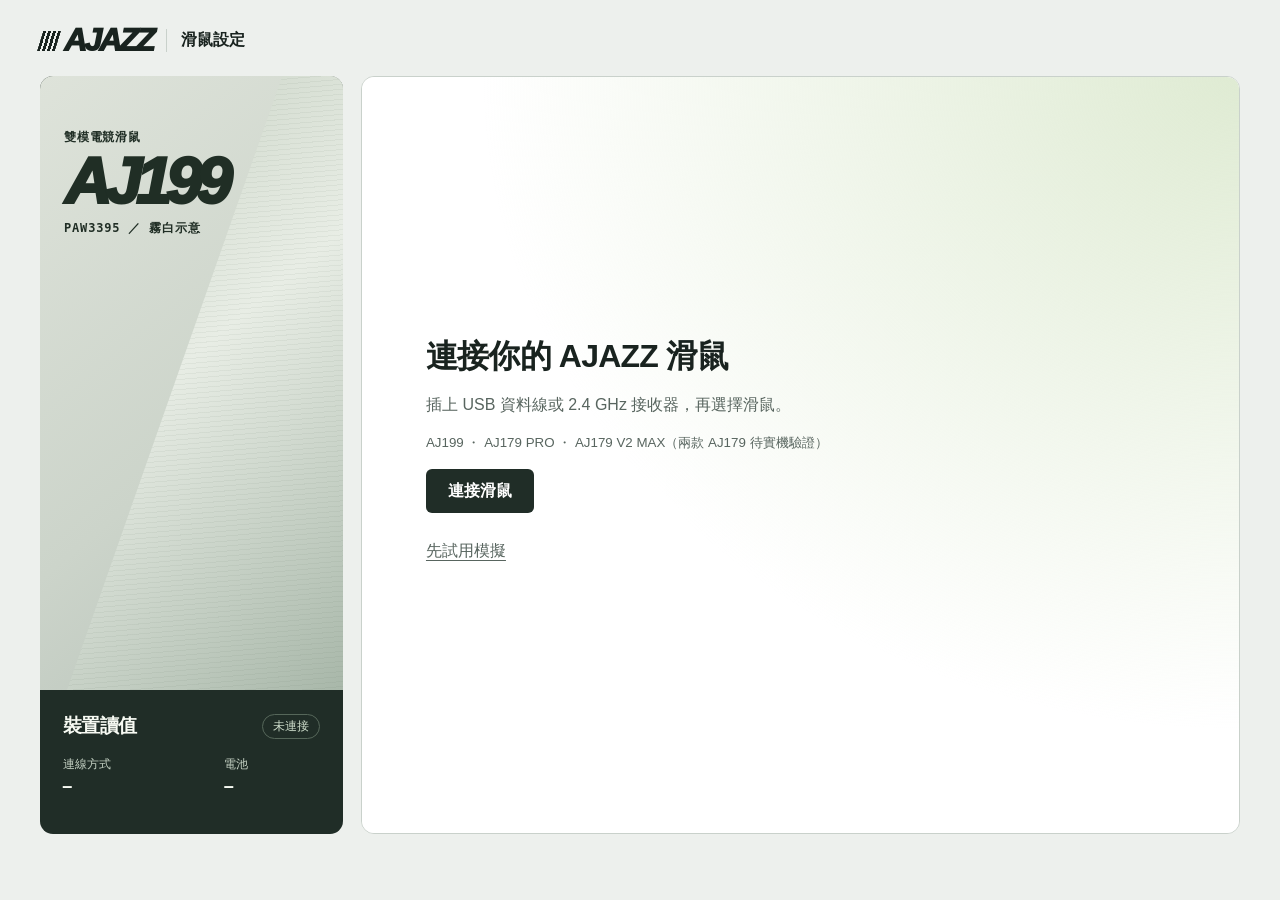
==== index.html @ 8b799b49 "feat: 公開 AJAZZ 滑鼠網頁設定工具" ====
<!doctype html><html lang="zh-Hant"><head><meta charset="utf-8"><meta name="viewport" content="width=device-width,initial-scale=1"><title>AJAZZ 滑鼠設定</title><link rel="stylesheet" href="preview/style.css"><link rel="stylesheet" href="style.css"></head>
<body class="disconnected"><main><header class="bar"><div class="brand"><b>AJAZZ</b><span>滑鼠設定</span></div><div class="tools"><label id="model-picker" hidden>預覽型號 <select id="model-select"></select></label><a id="mode-link" href="?mode=demo">試用模擬</a><button id="refresh" hidden>重新讀取</button><button id="disconnect" hidden>中斷連接</button><button id="play" hidden>▷ 播放操作示範</button></div></header>
<div class="layout"><aside class="device"><div class="poster"><div class="plate"></div><div class="product"><div class="photo"><img alt="白色 AJ199 滑鼠俯視照"><i class="wheel"></i></div></div><div class="model"><span>雙模電競滑鼠</span><h1>AJ199</h1><small>霧白 ／ PAW3395</small></div></div>
<section class="live"><div class="row"><h2>裝置讀值</h2><span class="chip" id="device-status">未連接</span></div><div class="slot-read"><i></i><b id="live-stage"></b><span id="live-light"></span></div><dl class="meters"><div><dt>水平 DPI</dt><dd id="live-x"></dd></div><div><dt>垂直 DPI</dt><dd id="live-y"></dd></div><div><dt>回報率 Hz</dt><dd id="live-rate"></dd></div></dl>
<dl class="facts"><div><dt>連線方式</dt><dd id="transport">—</dd></div><div><dt>電池</dt><dd id="battery">—</dd></div></dl>
<button id="cycle">模擬按下 DPI 鍵 <b>↻</b></button></section></aside>
<section class="console"><div id="pairing">
 <h2>連接你的 AJAZZ 滑鼠</h2><p id="connection-hint" role="status">插上 USB 資料線或 2.4 GHz 接收器，開啟滑鼠後選擇裝置。</p>
 <small class="supported-models">AJ199 ・ AJ179 PRO ・ AJ179 V2 MAX（兩款 AJ179 待實機驗證）</small><button id="connect">連接滑鼠</button><a href="?mode=demo">先試用模擬</a>
 </div><div class="tabs" role="group" aria-label="設定頁"><button data-page="common">常用設定</button><button data-page="keys">按鍵指派</button><button data-page="advanced">進階調校</button></div>
<div class="page" id="common"><section class="stages"><div class="row stage-head">
<div class="headline"><h2>DPI 檔位</h2><span id="stage-count" aria-live="polite"></span></div>
<div class="subactions"><button id="follow" class="switch" role="switch" aria-checked="true"><i aria-hidden="true"></i>跟隨滑鼠切檔</button>
<div class="stage-tools"><button id="add-stage"><b aria-hidden="true">＋</b>新增檔位</button><button id="remove-stage"><b aria-hidden="true">−</b><span></span></button></div></div></div><div id="stage-list" role="group" aria-label="選擇編輯檔位"></div></section>
<section class="sensitivity"><div class="row"><div class="headline"><h2>靈敏度</h2><small id="editing"></small></div><div class="seg" id="axes-mode" role="group" aria-label="軸向模式"><button value="sync">X/Y 同步</button><button value="split">分開調整</button></div></div><div id="axes"></div><div class="preset-row"><span id="preset-label"></span><div id="presets" role="group" aria-labelledby="preset-label"></div></div></section>
<div class="lower"><section><h2>回報率</h2><div class="seg rate" id="rate" role="group" aria-label="回報率"><button value="125">125</button><button value="250">250</button><button value="500">500</button><button value="1000">1000</button><button value="2000" hidden>2K</button><button value="4000" hidden>4K</button><button value="8000" hidden>8K</button></div><small id="rate-note">Hz · 全部檔位</small></section><section><div class="row"><h2 id="led-title">滾輪燈</h2><label class="color" for="color"><input type="color" id="color"><span>本檔燈色</span></label></div><div class="seg" id="modes" role="group" aria-label="燈效模式"><button value="off">關閉</button><button value="steady">恆亮</button><button value="breathing">呼吸</button></div><small id="light-note">燈效模式 · 全部檔位</small></section></div></div>
<div class="page" id="keys" hidden><div class="row"><h2>按鍵指派</h2><small id="key-profile-status" role="status"></small></div>
<div class="profile-bar">
  <div id="key-profiles" role="group" aria-label="快速切換按鍵配置"></div>
  <div class="profile-tools"><button id="profile-new">＋ 儲存目前配置</button><button id="profile-manage">管理配置</button></div>
</div>
<div class="mapping"><div class="map-picture"><div class="map-inner"><img alt="白色 AJ199 六個按鍵位置"><div id="hotspots"></div></div></div><div class="map-fields"><div class="key-list" id="key-list"></div><label for="key-action" id="action-label">指定功能</label><select id="key-action"></select></div></div></div>
<div class="page" id="advanced" hidden><div class="tuning-grid">
<section class="tracking"><div class="row"><h2>移動追蹤</h2><small class="local-label">頁面預覽</small></div>
 <div class="setting"><div><strong>移動同步</strong><small id="motion-hint">預覽區依回報週期取樣</small></div>
  <button class="switch" role="switch" aria-label="移動同步" aria-describedby="motion-hint" id="motion-sync"><i></i><span></span></button>
 </div>
 <div class="angle-setting">
  <div class="row"><label for="grip-angle"><strong>握姿角度補償</strong></label><output id="angle-value" for="grip-angle">0°</output></div>
  <small id="angle-hint">點選刻度或拖曳指針，方向鍵可微調 1°。</small>
  <div class="angle-instruments">
   <div class="angle-dial">
    <input type="range" id="grip-angle" min="-30" max="30" step="1" value="0" aria-describedby="angle-hint">
    <svg id="dial-face" viewBox="-150 -137 300 154" aria-hidden="true" focusable="false">
     <path class="dial-base" d="M-95 0 H95"/>
     <path class="dial-ring" d="M-93 0 A93 93 0 0 1 93 0"/>
     <g id="dial-ticks"></g>
     <g id="dial-pointer"><path d="M-3 0 L-1.2 -90 Q0 -95 1.2 -90 L3 0Z"/><circle cy="-93" r="4"/></g>
     <circle class="dial-hub" r="6"/>
    </svg>
   </div>
   <div id="angle-pad" role="img" aria-label="角度示意"><i class="baseline"></i><i class="vector"></i><i class="origin"></i><i class="sample" hidden></i><span>移動方向預覽</span></div>
  </div>
  <button class="zero" id="angle-zero" type="button">歸零</button>
 </div>
</section>
<section class="other-settings"><h2>感應器與按鍵</h2><div class="setting"><div><strong>抬升高度（LOD）</strong><small>抬起滑鼠後，感應器停止追蹤的高度</small></div><div class="seg" id="lod" role="group" aria-label="抬升高度"><button value="1">1 mm</button><button value="2">2 mm</button></div></div>
<div class="setting"><div><strong>波紋控制</strong><small>平滑高 DPI 下的細微抖動</small></div><button class="switch" role="switch" aria-label="波紋控制" id="ripple"><i></i><span></span></button></div><div class="setting"><div><strong>直線修正</strong><small>協助游標沿直線移動</small></div><button class="switch" role="switch" aria-label="直線修正" id="snap"><i></i><span></span></button></div><div class="setting"><div><strong>按鍵去抖時間</strong><small>調整過濾重複點擊的時間</small></div><label><input type="number" id="debounce" min="0" max="30" step="1" aria-label="按鍵去抖毫秒"> ms</label></div>
<h2 class="lighting-title">燈光</h2><div class="setting"><label for="brightness"><strong>滾輪燈亮度</strong></label><div class="range-option"><input type="range" id="brightness" min="10" max="100" step="10" aria-label="燈光亮度"><output for="brightness" id="bright-value"></output></div></div><div class="setting"><label for="speed"><strong>呼吸速度</strong><small>呼吸燈模式下可調整</small></label><select id="speed"></select></div>
<dl class="setting"><dt>燈光閒置節能時間</dt><dd id="light-idle-time">未提供</dd></dl>
</section></div></div>
<footer><div class="status"><span id="sync-status" role="status"></span><small id="last"></small></div><button id="undo">↶ 復原上一步</button></footer></section></div></main>
<dialog id="profile-dialog" aria-labelledby="profile-title"><form id="profile-form">
  <h2 id="profile-title">儲存按鍵配置</h2>
  <p>配置保存在這個瀏覽器。點選配置即可切換六個按鍵的指派。</p>
  <label id="profile-picker-label">選擇配置<select id="profile-picker"></select></label>
  <label>配置名稱<input id="profile-name" type="text" maxlength="32" required autocomplete="off" placeholder="例如：工作"></label>
  <div id="profile-maintenance"><button id="profile-update" type="button">以目前六鍵更新</button><button id="profile-delete" type="button">刪除配置</button></div>
  <p id="profile-error" role="alert" hidden></p>
  <div class="profile-dialog-actions"><button id="profile-cancel" type="button">取消</button><button id="profile-save" type="submit">儲存</button></div>
</form></dialog>
<script src="aj199.js"></script><script src="aj179-hid.js"></script><script src="aj179-pro.js"></script><script src="aj179-v2-max.js"></script><script src="models.js"></script><script src="app.js"></script><script src="key-profiles.js"></script><script src="preview/app.js"></script></body></html>
---- preview/style.css ----
@property --led{syntax:"<color>";initial-value:#55bfd5;inherits:true}:root{--bg:#edf0ed;--paper:#fff;--ink:#19231f;--sub:#58655f;--line:#c9d1cb;--soft:#f1f4f0;--dark:#202d27;--accent:#d8f06c;--accent-dark:#476126;--tint:#eff6dd;--mono:Consolas,"IBM Plex Mono",monospace;--sans:"Barlow","Microsoft JhengHei","Segoe UI",sans-serif;font:16px/1.42 var(--sans);color:var(--ink);transition:--led .18s ease}*{box-sizing:border-box}body{margin:0;background:var(--bg)}button,input,select{font:inherit;color:inherit}button{cursor:pointer;background:none;border:0}button:disabled,select:disabled,input:disabled{opacity:.5;cursor:default}input[type=range],select,input[type=color]{cursor:pointer}button:focus-visible,input:focus-visible,select:focus-visible{outline:3px solid #4a732e;outline-offset:3px}h1,h2,h3,p,dl,dd{margin:0}[hidden]{display:none!important}
main{max-width:1920px;margin:auto;padding:clamp(13px,2.7vh,34px) clamp(20px,3.1vw,60px) 14px}.bar,.brand,.tools,.row,.headline,.subactions,.count,.slot-read,.chip,.seg,.switch,.preset-row,.color,.status,footer,.setting,.range-option{display:flex;align-items:center}.bar,.row,footer,.setting{justify-content:space-between}.bar{gap:12px;padding-bottom:clamp(11px,2.2vh,25px)}.brand,.tools{gap:14px}.brand b{font:italic 950 clamp(28px,2.5vw,45px)/1 "Archivo Black","Arial Black","Segoe UI",sans-serif;letter-spacing:-.09em}.brand b:before{content:"";display:inline-block;width:18px;height:.63em;margin-right:6px;transform:skew(-17deg);background:repeating-linear-gradient(90deg,var(--ink) 0 3px,transparent 3px 5px)}.brand span{padding-left:14px;border-left:1px solid var(--line);font-size:16px;font-weight:600}.tools{font-size:13px;color:var(--sub)}.tools button,footer button{background:var(--paper);border:1px solid var(--line);padding:7px 14px;border-radius:6px;font-weight:650;font-size:14px}
.layout{display:grid;grid-template-columns:minmax(260px,.69fr) minmax(0,2fr);gap:clamp(13px,1.4vw,26px);align-items:stretch}.device,.console{border-radius:13px;overflow:hidden}.device{min-width:0;display:flex;flex-direction:column;background:var(--dark);color:#f7faf3}.poster{isolation:isolate;position:relative;overflow:hidden;flex:1;min-height:205px;background:linear-gradient(140deg,#dee3da,#ccd4ca 58%,#b7c2b9)}.plate{position:absolute;inset:0;background:linear-gradient(140deg,#c4cfc0,#e8ede5 47%,#a8b7a9);clip-path:polygon(80% 0,100% 0,100% 100%,9% 100%)}.plate:after{content:"";position:absolute;inset:0;background:repeating-linear-gradient(175deg,transparent 0 4px,#596c5912 4px 5px)}.product{position:absolute;inset:5% 0 0 4%;container-type:size}.photo{position:absolute;left:57%;top:54%;width:min(134cqw,130cqh);aspect-ratio:1;transform:translate(-50%,-50%) rotate(23deg);filter:drop-shadow(8px 14px 10px #485c4c66)}.photo img,.map-inner img{width:100%;height:100%;display:block;clip-path:polygon(48.19% 18.40%, 46.91% 18.51%, 42.66% 19.36%, 40.43% 20.21%, 38.83% 21.06%, 37.45% 21.91%, 36.38% 22.77%, 35.43% 23.62%, 34.57% 24.47%, 34.15% 25.32%, 33.40% 26.17%, 33.09% 27.02%, 32.87% 27.87%, 32.66% 28.72%, 32.55% 29.57%, 32.45% 30.43%, 32.45% 31.28%, 32.34% 32.13%, 32.34% 32.98%, 32.34% 33.83%, 32.45% 34.68%, 32.34% 35.53%, 32.34% 36.38%, 32.34% 37.23%, 32.34% 38.09%, 32.34% 38.94%, 32.34% 39.79%, 31.91% 40.64%, 31.91% 41.49%, 31.91% 42.34%, 32.02% 43.19%, 32.02% 44.04%, 32.02% 44.89%, 32.02% 45.74%, 32.13% 46.60%, 32.23% 47.45%, 32.34% 48.30%, 33.09% 49.15%, 32.55% 50.00%, 32.66% 50.85%, 32.77% 51.70%, 32.87% 52.55%, 32.87% 53.40%, 32.98% 54.26%, 33.09% 55.11%, 33.09% 55.96%, 33.09% 56.81%, 32.98% 57.66%, 32.87% 58.51%, 32.77% 59.36%, 32.66% 60.21%, 32.55% 61.06%, 32.34% 61.91%, 32.23% 62.77%, 32.13% 63.62%, 32.02% 64.47%, 31.91% 65.32%, 31.91% 66.17%, 31.81% 67.02%, 31.91% 67.87%, 31.91% 68.72%, 32.02% 69.57%, 32.02% 70.43%, 32.23% 71.28%, 32.34% 72.13%, 32.55% 72.98%, 32.77% 73.83%, 32.98% 74.68%, 33.30% 75.53%, 33.62% 76.38%, 33.94% 77.23%, 34.36% 78.09%, 34.79% 78.94%, 35.32% 79.79%, 36.06% 80.64%, 36.70% 81.49%, 37.55% 82.34%, 38.40% 83.19%, 39.57% 84.04%, 40.85% 84.89%, 42.45% 85.74%, 44.57% 86.60%, 49.04% 87.45%, 50.32% 87.45%, 55.00% 86.60%, 57.23% 85.74%, 58.72% 84.89%, 60.11% 84.04%, 61.17% 83.19%, 62.13% 82.34%, 62.87% 81.49%, 63.62% 80.64%, 64.15% 79.79%, 64.79% 78.94%, 65.21% 78.09%, 65.64% 77.23%, 65.96% 76.38%, 66.28% 75.53%, 66.60% 74.68%, 66.81% 73.83%, 67.02% 72.98%, 67.23% 72.13%, 67.45% 71.28%, 67.45% 70.43%, 67.55% 69.57%, 67.66% 68.72%, 67.66% 67.87%, 67.77% 67.02%, 67.66% 66.17%, 67.55% 65.32%, 67.55% 64.47%, 67.45% 63.62%, 67.34% 62.77%, 67.23% 61.91%, 67.02% 61.06%, 66.91% 60.21%, 66.81% 59.36%, 66.70% 58.51%, 66.60% 57.66%, 66.49% 56.81%, 66.38% 55.96%, 66.38% 55.11%, 66.28% 54.26%, 66.28% 53.40%, 66.28% 52.55%, 66.38% 51.70%, 66.38% 50.85%, 66.49% 50.00%, 66.60% 49.15%, 66.60% 48.30%, 66.70% 47.45%, 66.70% 46.60%, 66.81% 45.74%, 66.81% 44.89%, 66.91% 44.04%, 66.91% 43.19%, 67.02% 42.34%, 67.02% 41.49%, 67.13% 40.64%, 67.13% 39.79%, 67.13% 38.94%, 67.23% 38.09%, 67.23% 37.23%, 67.23% 36.38%, 67.23% 35.53%, 67.23% 34.68%, 67.23% 33.83%, 67.23% 32.98%, 67.23% 32.13%, 67.23% 31.28%, 67.13% 30.43%, 67.02% 29.57%, 66.91% 28.72%, 66.81% 27.87%, 66.60% 27.02%, 66.17% 26.17%, 65.43% 25.32%, 65.11% 24.47%, 64.26% 23.62%, 63.19% 22.77%, 62.13% 21.91%, 60.74% 21.06%, 59.15% 20.21%, 56.91% 19.36%, 52.77% 18.51%, 51.81% 18.40%)}.wheel{position:absolute;left:47.8%;top:26.6%;width:3.95%;height:10%;border-radius:22%/9%;mix-blend-mode:multiply;background:linear-gradient(90deg,var(--led),color-mix(in srgb,var(--led) 55%,transparent) 49%,var(--led));opacity:var(--brightness,.8);transition:opacity .2s;box-shadow:0 0 5px var(--led)}.wheel.off{opacity:0}.wheel.breathing{animation:breathe var(--period,1.4s) ease-in-out infinite alternate}@keyframes breathe{to{opacity:.06}}.model{pointer-events:none;position:absolute;left:8%;top:8%;color:#202e25}.model span,.model small{font:600 12px/1.3 var(--mono);letter-spacing:.07em}.model h1{margin:3px 0;font:italic 950 clamp(50px,5.1vw,97px)/.95 "Archivo Black","Arial Black","Segoe UI",sans-serif;letter-spacing:-.095em}
.live{padding:clamp(17px,1.8vw,35px)}h2{font-size:clamp(19px,1.25vw,25px);letter-spacing:-.025em}.chip{font-size:12px;border:1px solid #56675a;border-radius:20px;padding:3px 10px;color:#cfdecc}.slot-read{gap:7px;margin-top:17px}.slot-read i{width:10px;height:10px;border-radius:50%;border:1px solid #a9bbaa;background:var(--led)}.slot-read span{font-size:13px;color:#cad6c9}.meters,.facts{display:grid;grid-template-columns:repeat(3,minmax(0,1fr));gap:8px}.meters{border-block:1px solid #46574a;margin:16px 0;padding:14px 0}.meters dt,.facts dt{font-size:12px;color:#c6d3c5}.meters dd{font:600 clamp(23px,2vw,41px)/1.1 var(--mono);letter-spacing:-.08em;margin-top:4px}.facts{grid-template-columns:1.6fr 1fr}.facts dd{font:650 15px var(--mono);margin-top:4px}#cycle{margin-top:20px;padding:6px 10px;border:1px solid #748476;border-radius:5px;color:inherit;font-size:13px}#cycle b{margin-left:8px}
.console{border:1px solid var(--line);background:var(--paper);display:flex;min-width:0;flex-direction:column;min-height:min(885px,calc(100dvh - 142px))}.tabs{display:flex;gap:clamp(11px,1.8vw,34px);padding-inline:clamp(18px,2.2vw,40px);border-bottom:1px solid var(--line);background:#fbfcfa}.tabs button{position:relative;padding:clamp(11px,1.6vh,21px) 4px;font-weight:700;color:var(--sub);font-size:clamp(15px,1vw,20px)}.tabs button[aria-pressed=true]{color:var(--ink)}.tabs button[aria-pressed=true]:after{content:"";position:absolute;inset:auto 0 0;height:4px;background:var(--ink);border-radius:4px 4px 0 0}.page{flex:1;padding:clamp(16px,2.2vw,40px);min-width:0}.row,.subactions,.headline,.preset-row{gap:10px}.page small{color:var(--sub);font-size:13px}.subactions{gap:clamp(12px,1.5vw,27px)}.switch{gap:7px;padding:3px 0;font-size:13px;color:var(--sub)}.switch i{width:28px;height:16px;border-radius:16px;background:#939f96;padding:2px;display:flex;align-items:center;transition:background .2s}.switch i:after{content:"";width:12px;height:12px;border-radius:50%;background:white;transition:transform .18s}.switch[aria-pressed=true] i{background:var(--dark)}.switch[aria-pressed=true] i:after{transform:translateX(12px);background:var(--accent)}.count{gap:6px;font-size:13px}.count select,select,#debounce{border:1px solid var(--line);border-radius:5px;padding:5px 8px;background:var(--paper)}
#stage-list{display:grid;grid-template-columns:repeat(auto-fit,minmax(min(100%,135px),1fr));gap:7px;margin-top:clamp(9px,1.3vh,16px)}.stage{display:flex;align-items:center;gap:8px;position:relative;min-width:0;text-align:left;border:1px solid var(--line);border-radius:6px;padding:clamp(8px,1.35vh,16px) 11px;background:#f5f7f3}.stage[aria-pressed=true]{background:var(--tint);border-color:var(--accent-dark);box-shadow:inset 3px 0 var(--accent-dark)}.stage i{width:10px;height:10px;flex:none;border:1px solid #748179;border-radius:50%;background:var(--dot)}.stage b{font-size:14px;white-space:nowrap}.stage em{font:650 11px var(--sans);color:#405b2b;white-space:nowrap}.stage small{margin-left:auto;font:13px var(--mono);text-align:right;overflow-wrap:anywhere}
.sensitivity,.lower{border-top:1px solid var(--line);margin-top:clamp(15px,2.8vh,32px);padding-top:clamp(15px,2.8vh,32px)}.seg{gap:3px;border:1px solid var(--line);border-radius:6px;padding:3px;background:var(--soft)}.seg button{flex:1;min-height:32px;padding:4px 14px;white-space:nowrap;font-size:14px;font-weight:650;border-radius:4px}.seg [aria-pressed=true]{background:var(--dark);color:white}.axis{display:grid;grid-template-columns:64px minmax(0,1fr) auto;align-items:center;gap:clamp(8px,1.2vw,20px);padding:clamp(8px,1.6vh,20px) 0}.axis+.axis{border-top:1px dashed var(--line)}.which{padding:4px 5px;text-align:left;font:650 18px var(--mono)}.which span{display:block;font:12px var(--sans);color:var(--sub)}.which[aria-pressed=true]{border-left:3px solid var(--accent-dark)}.track{position:relative;display:grid;align-items:center;height:54px}.track input{position:absolute;inset:0 0 21px;width:100%;height:33px;margin:0;z-index:1;opacity:0}.track:focus-within{outline:2px solid var(--accent-dark);outline-offset:2px;border-radius:4px}.rail{position:absolute;top:14px;left:0;right:0;height:5px;background:#d4dbd0;border-radius:5px}.rail i{position:relative;display:block;background:var(--dark);width:var(--pos);height:100%;border-radius:5px}.rail i:after{content:"";position:absolute;right:0;top:50%;width:12px;height:15px;border-radius:3px;border:2px solid var(--dark);background:var(--accent);transform:translate(50%,-50%)}.ticks{position:absolute;top:30px;left:0;right:0;display:flex;justify-content:space-between;color:var(--sub);font:11px var(--mono)}.ticks span{width:0;display:flex;justify-content:center;position:relative}.ticks span:before{content:"";height:4px;width:1px;background:var(--line);position:absolute;top:-7px}.ticks span:first-child{justify-content:flex-start}.ticks span:last-child{justify-content:flex-end}
.stepper{display:flex;align-items:center;border:1px solid var(--line);border-radius:6px;overflow:hidden}.stepper button{padding:4px 8px;font-size:18px;min-height:36px}.stepper input{width:clamp(54px,4.2vw,84px);padding:2px 0;border:0;text-align:center;font:700 clamp(17px,1.4vw,25px) var(--mono);background:transparent;appearance:textfield}.stepper input::-webkit-inner-spin-button{appearance:none}.stepper button:hover{background:var(--tint)}.preset-row{flex-wrap:wrap;margin-top:5px;font-size:13px;color:var(--sub)}#presets{display:flex;gap:5px;flex-wrap:wrap}#presets button{padding:5px 9px;border:1px solid var(--line);border-radius:5px;font:13px var(--mono)}#presets [aria-pressed=true]{background:var(--tint);border-color:var(--accent-dark);color:var(--ink)}
.lower{display:grid;grid-template-columns:1fr 1fr;gap:clamp(14px,2vw,35px)}.lower section+section{border-left:1px solid var(--line);padding-left:clamp(14px,2vw,35px)}.lower .seg{margin:12px 0 7px}.color{gap:6px;font-size:12px;color:var(--sub);cursor:pointer}.color input{width:24px;height:26px;padding:0;background:none;border:0}.lower small{font-size:12px}
footer{margin-top:auto;gap:10px;background:#eff3ec;border-top:1px solid var(--line);padding:clamp(10px,1.7vh,20px) clamp(16px,2.2vw,40px)}.status{gap:12px}.status>span{white-space:nowrap;font-weight:700;font-size:14px}.status>span:before{content:"✓";color:#406432;margin-right:6px}.status.busy>span:before{content:"◌"}.status small{font-size:13px;color:var(--sub)}footer button{white-space:nowrap}
.mapping{display:grid;grid-template-columns:minmax(0,.9fr) minmax(0,1.16fr);gap:clamp(18px,2.4vw,44px);margin-top:18px}.map-picture{display:grid;place-items:center;background:linear-gradient(145deg,#eef2eb,#d7e1d3);border-radius:9px;min-height:clamp(245px,46vh,495px);overflow:hidden}.map-inner{position:relative;width:min(100%,48vh);aspect-ratio:1}.map-inner img{filter:drop-shadow(4px 6px 4px #89998d)}.hotspot{position:absolute;transform:translate(-50%,-50%);border:2px solid white;border-radius:50%;width:28px;height:28px;color:white;background:var(--dark);font:700 13px var(--mono);box-shadow:0 1px 5px #0005}.hotspot[aria-pressed=true]{background:var(--accent);color:var(--ink);border-color:var(--ink)}.key-list{display:grid;gap:4px}.key-list button{display:flex;align-items:center;gap:9px;text-align:left;padding:7px 10px;background:var(--soft);border-radius:5px;border:1px solid transparent}.key-list button[aria-pressed=true]{border-color:var(--accent-dark);background:var(--tint)}.key-list i{font:700 13px var(--mono);font-style:normal;color:var(--sub)}.key-list small{margin-left:auto}.map-fields>label{display:block;margin:13px 0 5px;font-size:13px}.map-fields>select{width:100%}
.setting{gap:16px;border-bottom:1px solid var(--line);padding:clamp(8px,1.3vh,17px) 0}.setting strong{font-weight:650}.setting small{display:block}.setting input[type=number]{width:78px}.setting input[type=range]{accent-color:var(--accent-dark)}.range-option{gap:6px}.range-option output{font:13px var(--mono);min-width:35px;text-align:right}.lighting-title{margin-top:clamp(12px,2.2vh,25px)}.setting .switch{min-width:74px}
@media(min-width:851px) and (max-height:820px){.console{min-height:min(700px,calc(100dvh - 99px))}.page{padding:17px 22px}.tabs button{padding-block:11px}.sensitivity,.lower{margin-top:15px;padding-top:15px}.live{padding:20px}.metrics{margin-block:10px}.setting{padding-block:7px}.lighting-title{margin-top:12px}.setting small{font-size:12px}.map-picture{min-height:290px}}
@media(min-width:851px) and (max-height:675px){main{padding:8px 18px}.bar{padding-bottom:7px}.console{min-height:0}.page{padding:11px 18px}.sensitivity,.lower{margin-top:9px;padding-top:9px}.axis{padding-block:4px}.stage{padding-block:6px}.lower .seg{margin-top:6px}.seg button{min-height:26px}.live{padding:14px}.slot-read,#cycle{margin-top:8px}.meters{margin:8px 0;padding:8px 0}.poster{min-height:145px}.setting{padding-block:4px}.lighting-title{margin-top:6px}.map-picture{min-height:240px}.key-list button{padding-block:4px}.tabs button{padding-block:8px}footer{padding-block:7px}}
@media(max-width:1430px){#stage-list:has(:nth-child(4)) .stage{flex-wrap:wrap;gap:3px 6px}#stage-list:has(:nth-child(4)) .stage small{width:100%;text-align:left}.seg button{padding-inline:9px}.axis{grid-template-columns:50px minmax(0,1fr) auto}}
@media(max-width:1100px){.layout{grid-template-columns:240px minmax(0,1fr)}.stage{flex-wrap:wrap}.stage small{font-size:11px}.subactions{gap:7px}.page,.tabs{padding-inline:14px}.track .ticks span:nth-child(even){visibility:hidden}.seg button{padding-inline:6px}}
@media(max-width:850px){main{padding:8px 12px}.layout{display:block}.device{display:none}.console{min-height:0}.page{padding:14px}.bar{padding-bottom:9px}.tabs button{padding:10px 4px}.lower,.sensitivity{margin-top:12px;padding-top:12px}.axis{padding-block:7px}.mapping{grid-template-columns:.8fr 1fr;gap:8px}.key-list button{padding:5px}.map-picture{min-height:220px}.status{flex-wrap:wrap;gap:2px 6px}}
@media(max-width:550px){.concept{display:none}.lower{grid-template-columns:1fr;gap:9px}.lower section+section{border:0;padding:0}.row{flex-wrap:wrap}.subactions{gap:8px}.seg button{min-height:25px;font-size:12px}.axis{grid-template-columns:32px minmax(0,1fr) auto;gap:6px}.stepper input{width:43px;font-size:16px}.stepper button{min-height:29px;padding:2px 4px}#presets{gap:3px}#presets button{padding:3px 5px}.tabs{gap:10px}.stage{padding:5px}.mapping{grid-template-columns:1fr}.map-picture{display:none}.status small{display:none}.brand,.tools{gap:6px}.brand span{padding-left:7px;font-size:13px}.color{font-size:11px}.setting{gap:7px}.range-option input{width:85px}}
@media(prefers-reduced-motion:reduce){*,*:before,*:after{animation:none!important;transition:none!important}}


@media(min-width:1450px) and (min-height:800px){
 .stage{min-height:70px;gap:10px;padding-inline:18px}.stage b{font-size:17px}.stage small{font-size:17px}.stage em{font-size:13px}.stage i{width:13px;height:13px}
 .seg button{min-height:40px;font-size:16px}.preset-row>span,.switch,.count{font-size:15px}#presets button{min-width:61px;min-height:38px;font:15px var(--mono)}.count select{min-height:34px}
 .stepper button{min-width:35px;min-height:43px}.stepper input{font-size:27px}.axis{padding-block:23px}.track{height:57px}.ticks{font-size:12px}.rail i:after{width:15px;height:18px}
 .lower .seg{margin-top:17px}.lower small,.color{font-size:14px}.status>span{font-size:16px}.status small,footer button{font-size:15px}
 .key-list button{padding:11px 14px}.key-list small,.setting small{font-size:15px}.setting strong{font-size:18px}
}

@media(min-width:1450px) and (min-height:800px) and (max-height:1009px){.page{padding:20px 28px}.axis{padding-block:8px}.stage{min-height:54px}.sensitivity,.lower{margin-top:15px;padding-top:15px}.setting{padding-block:7px}.seg button{min-height:34px}.preset-row button{min-height:32px}.live{padding:23px}}

.stage-head,.subactions,.stage-tools{display:flex;align-items:center;gap:16px}
.stage-head{justify-content:space-between;flex-wrap:wrap}
.stage-head>.headline{gap:12px}
#stage-count{font:600 13px var(--mono);white-space:nowrap;color:var(--sub);border:1px solid var(--line);border-radius:20px;padding:4px 10px}
.stage-tools{gap:6px;border-left:1px solid var(--line);padding-left:16px}
.stage-tools button{display:inline-flex;gap:7px;align-items:center;justify-content:center;background:var(--paper);border:1px solid #aeb9ae;border-radius:6px;padding:6px 14px;font-size:15px;font-weight:650;min-height:44px;white-space:nowrap}
.stage-tools b{font:600 21px var(--mono);line-height:1}
#add-stage{color:#263b21;border-color:#74876a;background:#f3f8e8}
.stage-tools button:enabled:hover{border-color:var(--accent-dark);background:var(--tint)}
#remove-stage:enabled:hover{color:#8c392f;border-color:#b4776e;background:#fff5f1}
.switch{font-size:15px;font-weight:600;padding:5px 8px;min-height:44px;min-width:44px;gap:10px;border-radius:6px;color:var(--ink)}
.switch:hover{background:var(--soft)}
.switch i{width:48px;height:28px;flex:none;padding:3px;border:1px solid #7f8b82;background:#98a29a;border-radius:20px}
.switch i:after{width:20px;height:20px;background:white;border-radius:50%;box-shadow:0 1px 3px #24382d39}
.switch[aria-checked=true] i{background:var(--dark);border-color:var(--dark)}
.switch[aria-checked=true] i:after{transform:translateX(20px);background:var(--accent)}
.setting .switch{min-width:110px;justify-content:flex-start}
.setting input[type=number],.setting select,.map-fields select{min-height:44px}
.seg button,.stepper button,#presets button,.tabs button,#cycle,footer button,.tools button,.key-list button{min-height:44px;min-width:44px}
#lod button{min-width:84px}
#stage-list{display:flex;flex-wrap:wrap;gap:8px}
#stage-list .stage{flex:1 1 0;display:grid;grid-template-columns:auto minmax(0,1fr) auto;align-content:center;gap:5px;min-height:64px;padding:8px 12px;min-width:108px;container-type:inline-size}
#stage-list .stage i{grid-column:1}#stage-list .stage b{grid-column:2}
#stage-list .stage em{grid-column:3;font-size:12px}
#stage-list .stage small{grid-column:1/-1;width:auto;margin:0;text-align:left;font-size:clamp(11px,10cqi,14px);white-space:nowrap}
@container (max-width:155px){.stage-unit{display:none}}
fieldset.axis {min-inline-size:0;margin:0;border:0}
.axis .which {border-left:3px solid transparent}
.axis .which[aria-pressed=true] {border-left-color:var(--accent-dark)}
.axis .which span {white-space:nowrap}
.axis:disabled .rail i {background:#829084}
.axis:disabled .rail i::after {background:#dfe4db;border-color:#829084}
#preset-label {flex:0 0 4.5em;white-space:nowrap}
.color{position:relative;min-height:44px;gap:8px;color:var(--ink);font-size:14px}
.color input{height:32px;width:34px}
#brightness{min-height:44px}
@media(max-width:1450px){
 .stage-head,.subactions,.stage-tools{gap:8px}.stage-tools{padding-left:9px}.stage-tools button{padding-inline:10px}
 #stage-list .stage{padding-inline:8px;gap:2px 4px}#stage-list .stage em{font-size:10px}
}
@media(min-width:851px) and (max-height:760px){
 .bar{padding-bottom:6px}.page{padding-block:10px}.axis{padding-block:3px}
 .sensitivity,.lower{margin-top:9px;padding-top:9px}.stage{min-height:50px}
 .setting{padding-block:3px}.lower .seg{margin-block:5px 2px}
 .seg{padding:2px}footer{padding-block:5px}
}
@media(min-width:851px) and (max-height:650px){
 .console{min-height:0}.bar .tools button{min-height:36px}
 #stage-list{margin-top:4px}#stage-list .stage{min-height:46px;padding-block:3px}
 .sensitivity,.lower{margin-top:4px;padding-top:4px}.axis{padding-block:0}.track{height:44px}
 .page{padding-block:6px}.lower .seg{margin-block:2px}.lighting-title{margin-top:4px}
 .preset-row{margin:0}footer{padding-block:3px}.lower .row{min-height:44px}.lower>section:first-child>h2{min-height:44px;display:flex;align-items:center}
}
@media(max-width:850px){.stage-tools{border:0;padding-left:0}#stage-list .stage{min-width:108px}.subactions{flex-wrap:wrap}}
@media(max-width:550px){.stage-head,.subactions{gap:6px}.switch,.stage-tools button{font-size:14px}.stage-tools button{padding-inline:9px}#stage-list .stage{flex:1 0 92px}#lod button{min-width:60px}}




.tuning-grid {
 display:grid;
 grid-template-columns:minmax(0,1fr) minmax(0,1fr);
 gap:clamp(16px,2.8vw,50px);
}
.tracking, .other-settings {min-width:0}
.other-settings {border-left:1px solid var(--line);padding-left:clamp(14px,2.5vw,44px)}
.angle-setting {padding-block:clamp(12px,2vh,24px)}
.angle-setting strong {font-size:clamp(16px,1vw,19px)}
.angle-setting>small {display:block;margin:4px 0 14px}
#angle-value {font:700 clamp(23px,2vw,34px)/1.2 var(--mono);color:var(--accent-dark);font-variant-numeric:tabular-nums}
#angle-pad {
 position:relative;isolation:isolate;overflow:hidden;height:clamp(92px,16vh,158px);border:1px solid var(--line);border-radius:8px;
 background-color:#f4f7f1;
 background-image:linear-gradient(#d8dfd448 1px,transparent 1px),linear-gradient(90deg,#d8dfd448 1px,transparent 1px);
 background-size:16px 16px;background-position:center;cursor:crosshair;
}
#angle-pad>i {position:absolute;left:50%;top:50%}
#angle-pad .baseline {width:76%;border-top:1px dashed #81907d;transform:translateX(-50%)}
#angle-pad .vector {width:31%;height:3px;transform-origin:left center;background:#546e36;transform:rotate(var(--tilt));border-radius:6px}
#angle-pad .vector:after {content:"";position:absolute;right:0;top:50%;width:8px;height:8px;border-top:2px solid #546e36;border-right:2px solid #546e36;transform:translateY(-50%) rotate(45deg)}
#angle-pad .origin,#angle-pad .sample {width:9px;height:9px;border:2px solid #314627;border-radius:50%;background:var(--accent);transform:translate(-50%,-50%)}
#angle-pad .sample {width:12px;height:12px}
#angle-pad>span {position:absolute;left:9px;bottom:5px;font-size:12px;color:var(--sub)}
.angle-instruments {display:grid;grid-template-columns:minmax(0,1.22fr) minmax(0,.85fr);align-items:stretch;gap:10px}
.angle-dial {position:relative;display:grid;align-items:center;min-width:0;border:1px solid var(--line);border-radius:8px;background:#fafbf7;touch-action:none;user-select:none;cursor:crosshair}
.angle-dial:has(input:focus-visible) {outline:3px solid var(--accent-dark);outline-offset:2px}
#grip-angle {position:absolute;z-index:1;inset:0;width:100%;height:100%;margin:0;opacity:0;cursor:inherit;touch-action:none}
#dial-face {display:block;width:100%;max-width:340px;height:auto;margin:auto;overflow:visible}
.dial-base {stroke:#c4cec1;stroke-width:1}
.dial-ring {fill:none;stroke:#dce4d4;stroke-width:6}
#dial-ticks path {stroke:#768875;stroke-width:1}
#dial-ticks .major {stroke:#3e5544;stroke-width:2}
#dial-ticks text {fill:var(--ink);font:600 13px var(--mono);text-anchor:middle;dominant-baseline:central}
#dial-pointer path {fill:#405d3b}
#dial-pointer circle,.dial-hub {fill:var(--accent);stroke:#344c34;stroke-width:2}
.angle-instruments #angle-pad {height:auto;min-height:96px}
@container (max-width:440px) {
 .angle-instruments {grid-template-columns:1fr}
 .angle-instruments #dial-face {max-width:285px}
 .angle-instruments #angle-pad {height:clamp(64px,9vh,92px);min-height:0}
}
.angle-setting {container-type:inline-size}
.zero {margin-top:9px;border:1px solid var(--line);border-radius:6px;min-height:44px;min-width:70px;font-weight:650}
.zero:enabled:hover {background:var(--tint)}
#light-idle-time {font-variant-numeric:tabular-nums;white-space:nowrap}
@media(min-width:851px) and (max-height:675px) {
 .tuning-grid {gap:14px}
 .angle-setting {padding-block:6px}
 .angle-setting>small {margin-bottom:5px}
}
@media(max-width:850px) {
 .tuning-grid {gap:16px}.tools .concept {display:inline}
}
@media(max-width:640px) {
 .tuning-grid {grid-template-columns:1fr}
 .other-settings {border:0;border-top:1px solid var(--line);padding:14px 0 0}
 .tools .concept {font-size:12px}
}
---- style.css ----
/* Connection, device feedback and interaction motion shared by both modes. */
[hidden] { display: none !important; }
#pairing {
  flex: 1;
  align-content: center;
  justify-items: start;
  display: grid;
  gap: 16px;
  padding: clamp(24px, 5vw, 88px);
  background: radial-gradient(ellipse at top right, #dfebd3 0%, transparent 61%), var(--paper);
}
#pairing h2 { font-size: clamp(24px, 2.5vw, 44px); line-height: 1.2; }
#pairing p { max-width: 36em; color: var(--sub); line-height: 1.65; }
#pairing a, #mode-link { color: var(--sub); text-underline-offset: .24em; }
#pairing a, #mode-link, #connect { display: inline-flex; align-items: center; min-height: 44px; }
#connect {
  border-radius: 6px; padding: 8px 22px; font-weight: 700;
  background: var(--dark); color: white;
}
#mode-link { padding-inline: 8px; font-size: 14px; }
.disconnected .console > :is(.page, .tabs, footer),
.disconnected .live > :is(.meters, .slot-read, #cycle) { display: none; }
.disconnected .facts { margin-block: 16px; }
.disconnected #mode-link { display: none; }
.disconnected .photo .wheel { opacity: 0; }
.status[data-tone=error] > span::before { content: "!"; color: #983b29; }
.status[data-tone=idle] > span::before { content: "·"; }
.status[data-tone=busy] > span::before { content: "◌"; }
.status small { overflow-wrap: anywhere; }
.status[data-tone=error] small { color: #813829; display: inline; }
.local-label {
  padding: 3px 8px;
  border: 1px solid var(--line);
  border-radius: 4px;
  white-space: nowrap;
}
button:focus-visible, select:focus-visible, a:focus-visible, input:focus-visible {
  outline: 2px solid var(--accent-dark);
  outline-offset: 3px;
}
.tools a:focus-visible, .live :focus-visible { outline-color: currentColor; }
.photo .wheel { pointer-events: none; mix-blend-mode: screen; }
.tabs button::after, .tabs button[aria-pressed=true]::after {
  content: ""; position: absolute; inset: auto 0 0; height: 4px;
  border-radius: 4px 4px 0 0; background: var(--ink);
  transform: scaleX(0); opacity: 0;
}
.tabs button[aria-pressed=true]::after { transform: scaleX(1); opacity: 1; }
#dial-pointer { transform-origin: 0 0; }
@media (prefers-reduced-motion: no-preference) {
  .tabs button::after { transition: transform 160ms ease-out, opacity 160ms ease-out; }
  .page:not([hidden]) { animation: panel-appear 150ms ease-out; }
  .stage, .seg button, .key-list button, .stage-tools button, #presets button {
    transition: background-color 150ms ease-out, border-color 150ms ease-out, transform 100ms ease-out;
  }
  :is(.stage, .seg button, .key-list button, .stage-tools button, #presets button, #connect):active:enabled {
    transform: scale(.982);
  }
  .hotspot { transition: transform 130ms ease-out, background-color 130ms ease-out; }
  .hotspot[aria-pressed=true] { transform: translate(-50%, -50%) scale(1.12); }
  .photo .wheel { transition: opacity 150ms ease-out; }
  .slot-read.changed i { animation: stage-flash 280ms ease-out; }
  .status[data-tone=busy] > span::before { display: inline-block; animation: waiting .85s linear infinite; }
  #dial-pointer { transition: transform 100ms ease-out; }
  .angle-dial:active #dial-pointer { transition: none; }
}
@keyframes waiting { to { transform: rotate(360deg); } }
@keyframes stage-flash { 45% { transform: scale(1.35); } }
@keyframes panel-appear { from { opacity: .5; } to { opacity: 1; } }
@media (max-width: 600px) {
  .bar { align-items: flex-start; }
  .bar .tools { justify-content: flex-end; flex-wrap: wrap; gap: 3px; }
  .bar .tools button, #mode-link { padding-inline: 6px; font-size: 12px; }
}

.profile-bar, #key-profiles, .profile-tools, .profile-dialog-actions, #profile-maintenance {
  display: flex; align-items: center; gap: 8px;
}
.profile-bar { border-block: 1px solid var(--line); padding-block: 6px; margin-top: 10px; }
#key-profiles { flex: 1; min-width: 0; overflow-x: auto; padding: 4px; scrollbar-width: thin; }
.profile-tools { flex: none; }
.profile-bar button, #profile-dialog button {
  min-height: 44px; padding: 6px 12px; border: 1px solid var(--line);
  border-radius: 6px; background: var(--paper); color: var(--ink); font-weight: 650;
}
#key-profiles button { flex: none; max-width: 18ch; white-space: nowrap; overflow: hidden; text-overflow: ellipsis; }
#key-profiles button[aria-pressed=true], #profile-dialog #profile-save {
  background: var(--dark); color: white; border-color: var(--dark);
}
.profile-bar button:enabled:hover, #profile-dialog button:enabled:hover { border-color: var(--accent-dark); }
#key-profile-status { min-width: 0; overflow-wrap: anywhere; }
#profile-dialog {
  width: min(420px, calc(100vw - 32px)); max-height: calc(100dvh - 32px);
  margin: auto; padding: 22px; border: 1px solid var(--line); border-radius: 10px;
  color: var(--ink); background: var(--paper);
}
#profile-dialog::backdrop { background: #15211acd; }
#profile-form { display: grid; gap: 14px; }
#profile-form p { color: var(--sub); font-size: 14px; }
#profile-form label { display: grid; gap: 5px; font-weight: 650; }
#profile-form :is(input,select) { width: 100%; min-height: 44px; padding: 7px 10px; border: 1px solid var(--line); border-radius: 5px; background: white; }
.profile-dialog-actions { justify-content: flex-end; }
#profile-maintenance { flex-wrap: wrap; }
#profile-form #profile-error, #profile-delete { color: #903a2e; }
@media (prefers-reduced-motion: no-preference) {
  #key-profiles button { transition: background-color 140ms, color 140ms; }
  #profile-dialog[open] { animation: panel-appear 140ms ease-out; }
}
@media (min-width: 851px) and (max-height: 760px) {
  #keys .mapping { margin-top: 6px; }
  #keys .profile-bar { padding-block: 0; margin-top: 4px; }
  #keys .map-fields { display: grid; grid-template-columns: auto minmax(0, 1fr); align-content: start; align-items: center; gap: 4px 10px; }
  #keys .key-list { grid-column: 1 / -1; }
  #keys #action-label { margin: 0; }
}
@media (max-width: 640px) {
  .profile-bar { flex-wrap: wrap; }
  #key-profiles:not(:empty) { flex-basis: 100%; }
}

#model-picker { display:inline-flex; align-items:center; gap:8px; font-size:14px; }
#model-select { min-height:36px; padding:4px 8px; border:1px solid var(--line); border-radius:5px; background:var(--paper); color:var(--ink); }
.supported-models { color:var(--sub); }
body[data-model^="aj179"] .model h1 { font-size:clamp(32px,3.25vw,64px); letter-spacing:-.07em; }
body[data-model^="aj179"] .photo { top:58%; width:min(116cqw,114cqh); }
body[data-model^="aj179"] :is(.photo img,.map-inner img) { clip-path:var(--mouse-outline); }
body[data-model="aj179-pro"] { --mouse-outline:polygon(45.88% 12.00%, 42.88% 12.38%, 40.00% 13.00%, 37.62% 13.88%, 34.50% 15.88%, 32.75% 17.88%, 31.75% 19.88%, 31.12% 21.88%, 30.75% 23.88%, 30.50% 25.88%, 30.38% 27.88%, 30.38% 29.88%, 30.50% 31.88%, 30.50% 33.88%, 30.25% 35.88%, 30.38% 37.88%, 30.50% 39.88%, 30.62% 41.88%, 30.75% 43.88%, 30.88% 45.88%, 30.88% 47.88%, 30.88% 49.88%, 30.88% 51.88%, 30.88% 53.88%, 30.62% 55.88%, 30.25% 57.88%, 29.88% 59.88%, 29.50% 61.88%, 29.25% 63.88%, 29.12% 65.88%, 29.25% 67.88%, 29.38% 69.88%, 29.88% 71.88%, 30.38% 73.88%, 31.25% 75.88%, 32.12% 77.88%, 33.25% 79.88%, 34.75% 81.88%, 36.88% 83.88%, 40.12% 85.88%, 42.75% 86.88%, 45.25% 87.50%, 48.25% 87.88%, 52.00% 87.88%, 54.38% 87.50%, 56.62% 86.88%, 59.38% 85.88%, 62.75% 83.88%, 65.00% 81.88%, 66.62% 79.88%, 67.75% 77.88%, 68.75% 75.88%, 69.38% 73.88%, 70.00% 71.88%, 70.38% 69.88%, 70.75% 67.88%, 71.00% 65.88%, 71.12% 63.88%, 71.12% 61.88%, 71.12% 59.88%, 71.00% 57.88%, 70.88% 55.88%, 70.62% 53.88%, 70.50% 51.88%, 70.25% 49.88%, 70.12% 47.88%, 69.88% 45.88%, 69.62% 43.88%, 69.50% 41.88%, 69.50% 39.88%, 69.50% 37.88%, 69.50% 35.88%, 69.50% 33.88%, 69.50% 31.88%, 69.50% 29.88%, 69.50% 27.88%, 69.38% 25.88%, 69.12% 23.88%, 68.75% 21.88%, 68.00% 19.88%, 66.88% 17.88%, 64.88% 15.88%, 60.75% 13.88%, 57.75% 13.00%, 54.62% 12.38%, 47.00% 12.00%); }
body[data-model="aj179-v2-max"] { --mouse-outline:polygon(46.12% 12.00%, 44.38% 12.38%, 42.00% 13.00%, 39.62% 13.88%, 36.00% 15.88%, 33.75% 17.88%, 32.75% 19.88%, 31.75% 21.88%, 31.38% 23.88%, 31.38% 25.88%, 31.38% 27.88%, 31.50% 29.88%, 31.50% 31.88%, 31.50% 33.88%, 30.75% 35.88%, 30.88% 37.88%, 31.00% 39.88%, 31.12% 41.88%, 32.00% 43.88%, 32.25% 45.88%, 31.38% 47.88%, 31.50% 49.88%, 31.50% 51.88%, 31.62% 53.88%, 31.62% 55.88%, 31.25% 57.88%, 30.88% 59.88%, 30.38% 61.88%, 30.12% 63.88%, 29.88% 65.88%, 29.75% 67.88%, 29.88% 69.88%, 30.12% 71.88%, 30.62% 73.88%, 31.25% 75.88%, 32.25% 77.88%, 33.38% 79.88%, 35.00% 81.88%, 37.12% 83.88%, 40.38% 85.88%, 42.38% 86.75%, 44.75% 87.38%, 47.25% 87.75%, 49.50% 87.75%, 52.12% 87.38%, 54.50% 86.75%, 56.62% 85.88%, 60.00% 83.88%, 62.38% 81.88%, 64.25% 79.88%, 65.75% 77.88%, 66.88% 75.88%, 67.88% 73.88%, 68.50% 71.88%, 69.12% 69.88%, 69.50% 67.88%, 69.75% 65.88%, 69.88% 63.88%, 69.88% 61.88%, 69.75% 59.88%, 69.50% 57.88%, 69.25% 55.88%, 69.00% 53.88%, 68.75% 51.88%, 68.62% 49.88%, 68.62% 47.88%, 68.50% 45.88%, 68.50% 43.88%, 68.50% 41.88%, 68.50% 39.88%, 68.62% 37.88%, 68.62% 35.88%, 68.62% 33.88%, 68.75% 31.88%, 68.75% 29.88%, 68.75% 27.88%, 68.75% 25.88%, 68.50% 23.88%, 67.88% 21.88%, 67.12% 19.88%, 65.62% 17.88%, 63.38% 15.88%, 59.75% 13.88%, 57.50% 13.00%, 55.25% 12.38%, 53.62% 12.00%); }
body[data-model="aj179-pro"] #rate { flex-wrap:wrap; }
body[data-model="aj179-pro"] #rate button { padding-inline:5px; }
@media (max-width:700px) {
  #model-picker { font-size:0; gap:0; }
  #model-select { font-size:13px; max-width:135px; }
}
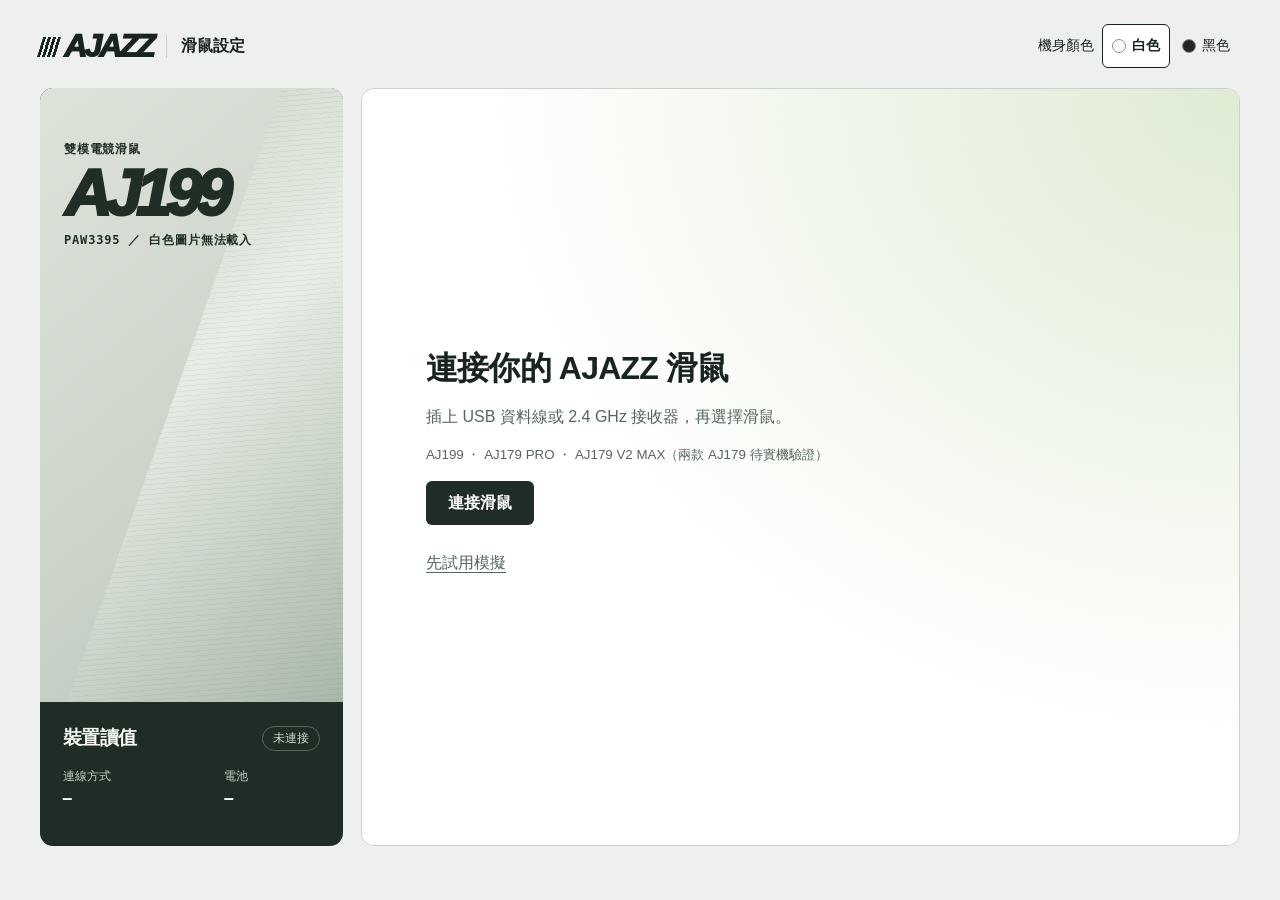
==== commit 9bf5dd9f: "feat: 支援依型號切換並記住滑鼠機身配色 在首頁與按鍵位置圖同步顯示選定的黑色或白色機身，模擬與實機模式共用配色偏好。  Co-authored-by: Codex <noreply@openai" ====
--- a/index.html
+++ b/index.html
@@ -1,5 +1,11 @@
 <!doctype html><html lang="zh-Hant"><head><meta charset="utf-8"><meta name="viewport" content="width=device-width,initial-scale=1"><title>AJAZZ 滑鼠設定</title><link rel="stylesheet" href="preview/style.css"><link rel="stylesheet" href="style.css"></head>
-<body class="disconnected"><main><header class="bar"><div class="brand"><b>AJAZZ</b><span>滑鼠設定</span></div><div class="tools"><label id="model-picker" hidden>預覽型號 <select id="model-select"></select></label><a id="mode-link" href="?mode=demo">試用模擬</a><button id="refresh" hidden>重新讀取</button><button id="disconnect" hidden>中斷連接</button><button id="play" hidden>▷ 播放操作示範</button></div></header>
+<body class="disconnected"><main><header class="bar"><div class="brand"><b>AJAZZ</b><span>滑鼠設定</span></div><div class="tools"><label id="model-picker" hidden>預覽型號 <select id="model-select"></select></label>
+<div class="shell-picker" role="group" aria-labelledby="shell-title">
+  <span id="shell-title">機身顏色</span>
+  <label><input type="radio" name="shell-color" value="white"><span><i aria-hidden="true"></i>白色</span></label>
+  <label><input type="radio" name="shell-color" value="black"><span><i aria-hidden="true"></i>黑色</span></label>
+</div>
+<a id="mode-link" href="?mode=demo">試用模擬</a><button id="refresh" hidden>重新讀取</button><button id="disconnect" hidden>中斷連接</button><button id="play" hidden>▷ 播放操作示範</button></div></header>
 <div class="layout"><aside class="device"><div class="poster"><div class="plate"></div><div class="product"><div class="photo"><img alt="白色 AJ199 滑鼠俯視照"><i class="wheel"></i></div></div><div class="model"><span>雙模電競滑鼠</span><h1>AJ199</h1><small>霧白 ／ PAW3395</small></div></div>
 <section class="live"><div class="row"><h2>裝置讀值</h2><span class="chip" id="device-status">未連接</span></div><div class="slot-read"><i></i><b id="live-stage"></b><span id="live-light"></span></div><dl class="meters"><div><dt>水平 DPI</dt><dd id="live-x"></dd></div><div><dt>垂直 DPI</dt><dd id="live-y"></dd></div><div><dt>回報率 Hz</dt><dd id="live-rate"></dd></div></dl>
 <dl class="facts"><div><dt>連線方式</dt><dd id="transport">—</dd></div><div><dt>電池</dt><dd id="battery">—</dd></div></dl>
--- a/style.css
+++ b/style.css
@@ -120,6 +120,22 @@
 
 #model-picker { display:inline-flex; align-items:center; gap:8px; font-size:14px; }
 #model-select { min-height:36px; padding:4px 8px; border:1px solid var(--line); border-radius:5px; background:var(--paper); color:var(--ink); }
+.shell-picker { display:inline-flex; align-items:center; gap:2px; white-space:nowrap; color:var(--ink); }
+#shell-title { margin-inline-end:6px; font-size:14px; }
+.shell-picker label { position:relative; cursor:pointer; }
+.shell-picker input { position:absolute; inset:0; width:100%; height:100%; margin:0; opacity:0; cursor:pointer; }
+.shell-picker label span { display:flex; align-items:center; justify-content:center; gap:6px; min-height:44px; padding:4px 9px; border:1px solid transparent; border-radius:6px; font-size:14px; }
+.shell-picker i { width:14px; height:14px; border:1px solid #8a918b; border-radius:50%; background:#fff; }
+.shell-picker [value="black"] + span i { background:#242725; }
+.shell-picker input:checked + span { border-color:var(--ink); background:var(--paper); font-weight:700; }
+.shell-picker input:focus-visible + span { outline:2px solid var(--accent-dark); outline-offset:2px; }
+.shell-picker label:hover span { background:var(--paper); }
+.photo:has(img[hidden]) .wheel, .map-inner:has(img[hidden]) #hotspots { visibility:hidden; }
+/* The transparent white AJ179 photos fill their source height. Align them to
+   the same 12–88% vertical span as the black photos and the button hotspots. */
+body[data-model^="aj179"] :is(.photo,.map-inner) img[data-shell="white"] {
+  position:absolute; top:12%; left:0; width:100%; height:76%; object-fit:contain; clip-path:none;
+}
 .supported-models { color:var(--sub); }
 body[data-model^="aj179"] .model h1 { font-size:clamp(32px,3.25vw,64px); letter-spacing:-.07em; }
 body[data-model^="aj179"] .photo { top:58%; width:min(116cqw,114cqh); }
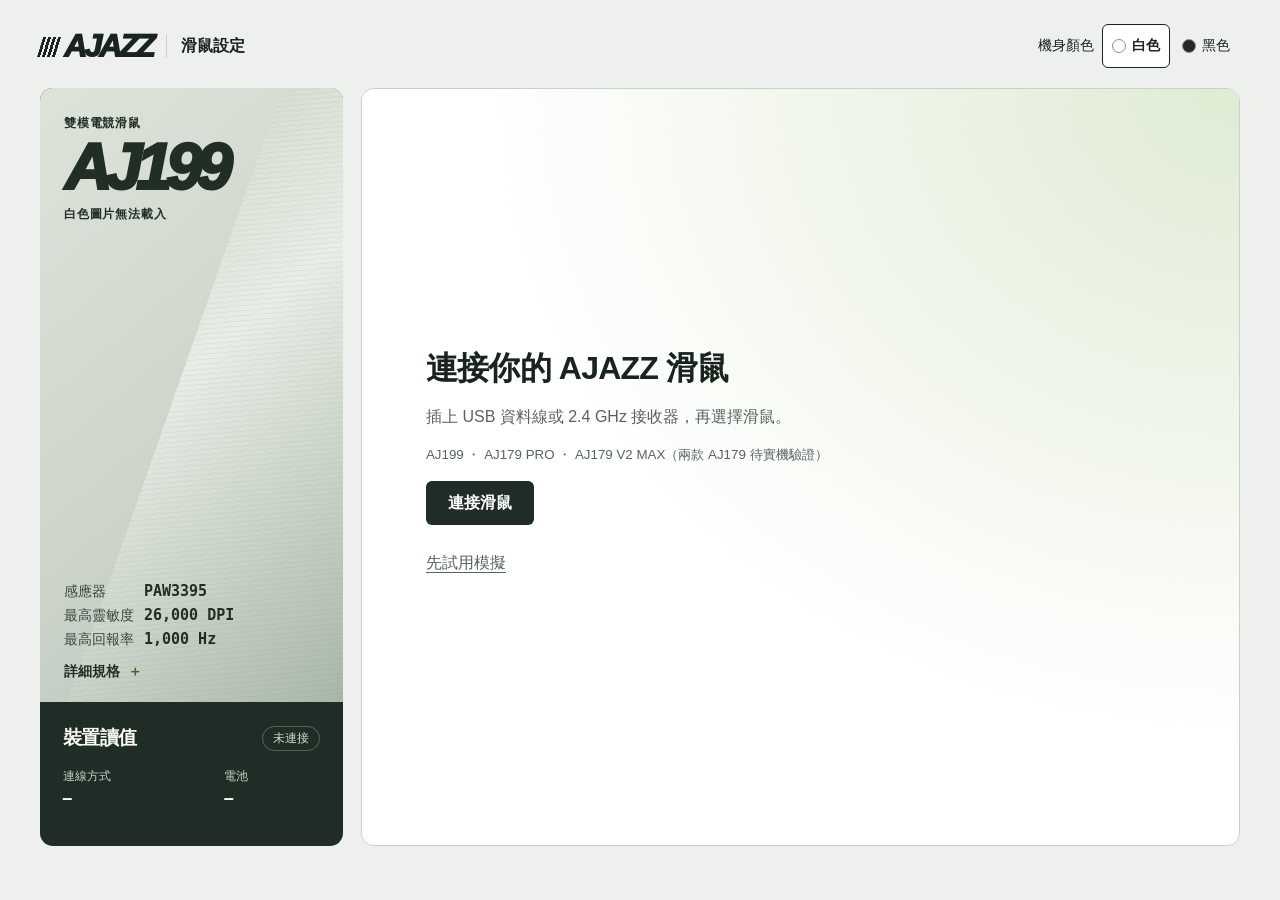
==== commit 5d01bc7c: "feat: 顯示滑鼠詳細規格並依連線切換回報率上限 整合照片規格、設定選項與模擬連線，並限制 AJ179 PRO 藍牙回報率為唯讀。  Co-authored-by: Codex <noreply@o" ====
--- a/index.html
+++ b/index.html
@@ -5,10 +5,19 @@
   <label><input type="radio" name="shell-color" value="white"><span><i aria-hidden="true"></i>白色</span></label>
   <label><input type="radio" name="shell-color" value="black"><span><i aria-hidden="true"></i>黑色</span></label>
 </div>
+<button class="mobile-specs" aria-haspopup="dialog" aria-controls="spec-dialog">詳細規格</button>
 <a id="mode-link" href="?mode=demo">試用模擬</a><button id="refresh" hidden>重新讀取</button><button id="disconnect" hidden>中斷連接</button><button id="play" hidden>▷ 播放操作示範</button></div></header>
-<div class="layout"><aside class="device"><div class="poster"><div class="plate"></div><div class="product"><div class="photo"><img alt="白色 AJ199 滑鼠俯視照"><i class="wheel"></i></div></div><div class="model"><span>雙模電競滑鼠</span><h1>AJ199</h1><small>霧白 ／ PAW3395</small></div></div>
-<section class="live"><div class="row"><h2>裝置讀值</h2><span class="chip" id="device-status">未連接</span></div><div class="slot-read"><i></i><b id="live-stage"></b><span id="live-light"></span></div><dl class="meters"><div><dt>水平 DPI</dt><dd id="live-x"></dd></div><div><dt>垂直 DPI</dt><dd id="live-y"></dd></div><div><dt>回報率 Hz</dt><dd id="live-rate"></dd></div></dl>
-<dl class="facts"><div><dt>連線方式</dt><dd id="transport">—</dd></div><div><dt>電池</dt><dd id="battery">—</dd></div></dl>
+<div class="layout"><aside class="device"><div class="poster"><div class="plate"></div><div class="product"><div class="photo"><img alt="白色 AJ199 滑鼠俯視照"><i class="wheel"></i></div></div><div class="model"><span>雙模電競滑鼠</span><h1>AJ199</h1><small>白色機身</small></div>
+  <div class="poster-specs">
+    <dl aria-label="型號規格">
+      <div><dt>感應器</dt><dd id="spec-sensor"></dd></div>
+      <div><dt>最高靈敏度</dt><dd id="spec-dpi"></dd></div>
+      <div><dt>最高回報率</dt><dd id="spec-rate"></dd></div>
+    </dl>
+    <button aria-haspopup="dialog" aria-controls="spec-dialog">詳細規格 <span aria-hidden="true">＋</span></button>
+  </div></div>
+<section class="live"><div class="row"><h2>裝置讀值</h2><span class="chip" id="device-status">未連接</span></div><div class="slot-read"><i></i><b id="live-stage"></b><span id="live-light"></span></div><dl class="meters"><div><dt>水平 DPI</dt><dd id="live-x"></dd></div><div><dt>垂直 DPI</dt><dd id="live-y"></dd></div><div><dt id="live-rate-label">回報率 Hz</dt><dd id="live-rate"></dd></div></dl>
+<dl class="facts"><div><dt>連線方式</dt><dd><span id="transport">—</span><select id="demo-transport" aria-label="模擬連線方式" hidden></select></dd></div><div><dt>電池</dt><dd id="battery">—</dd></div></dl>
 <button id="cycle">模擬按下 DPI 鍵 <b>↻</b></button></section></aside>
 <section class="console"><div id="pairing">
  <h2>連接你的 AJAZZ 滑鼠</h2><p id="connection-hint" role="status">插上 USB 資料線或 2.4 GHz 接收器，開啟滑鼠後選擇裝置。</p>
@@ -56,6 +65,24 @@
 <dl class="setting"><dt>燈光閒置節能時間</dt><dd id="light-idle-time">未提供</dd></dl>
 </section></div></div>
 <footer><div class="status"><span id="sync-status" role="status"></span><small id="last"></small></div><button id="undo">↶ 復原上一步</button></footer></section></div></main>
+<dialog id="spec-dialog" aria-labelledby="spec-title">
+  <div class="row"><h2 id="spec-title">詳細規格</h2><form method="dialog"><button autofocus>關閉</button></form></div>
+  <dl class="spec-list">
+    <div><dt>感應器</dt><dd id="detail-sensor"></dd></div>
+    <div><dt>最高靈敏度</dt><dd id="detail-dpi"></dd></div>
+    <div><dt>重量</dt><dd id="spec-weight"></dd></div>
+    <div><dt>尺寸（長 × 寬 × 高）</dt><dd id="spec-size"></dd></div>
+    <div><dt>電池容量</dt><dd id="spec-battery"></dd></div>
+  </dl>
+  <h3>各連線的最高回報率</h3>
+  <dl id="spec-connections" class="spec-list">
+    <div data-transport="usb"><dt>USB 有線 <small hidden></small></dt><dd></dd></div>
+    <div data-transport="radio"><dt>2.4 GHz 接收器 <small hidden></small></dt><dd></dd></div>
+    <div data-transport="ble"><dt>藍牙 <small hidden></small></dt><dd></dd></div>
+  </dl>
+  <p id="spec-max-ble-note" hidden>藍牙固定 125 Hz。本網頁支援以 USB 或 2.4 GHz 設定此型號。</p>
+  <a id="spec-source" target="_blank" rel="noopener noreferrer">查看產品規格來源</a>
+</dialog>
 <dialog id="profile-dialog" aria-labelledby="profile-title"><form id="profile-form">
   <h2 id="profile-title">儲存按鍵配置</h2>
   <p>配置保存在這個瀏覽器。點選配置即可切換六個按鍵的指派。</p>
--- a/style.css
+++ b/style.css
@@ -137,6 +137,48 @@
   position:absolute; top:12%; left:0; width:100%; height:76%; object-fit:contain; clip-path:none;
 }
 .supported-models { color:var(--sub); }
+.poster { display:flex; flex-direction:column; justify-content:space-between; gap:8px; padding:clamp(14px,2.6vh,32px) 8% 8px; }
+.poster .model { position:relative; inset:auto; }
+.poster .product { inset:3% -7% 9% 17%; }
+body[data-model="aj199"] .poster .product { inset:22% -3% 13% 22%; }
+.poster-specs { position:relative; align-self:flex-start; color:#202e25; }
+.poster-specs dl { display:grid; gap:3px; }
+.poster-specs dl div { display:grid; grid-template-columns:5em auto; column-gap:10px; align-items:baseline; font-size:14px; }
+.poster-specs dt { color:#35483b; }
+.poster-specs dd { font:700 15px/1.4 var(--mono); }
+.poster-specs button, #spec-dialog button {
+  min-height:44px; font-weight:650; border-radius:5px;
+}
+.poster-specs button { display:inline-flex; align-items:center; gap:8px; padding:0 4px 0 0; font-size:14px; }
+.poster-specs button span { color:var(--accent-dark); }
+.poster-specs button:hover { text-decoration:underline; text-underline-offset:3px; }
+.mobile-specs { display:none; }
+#demo-transport { max-width:100%; font:inherit; padding:2px 4px; border:1px solid #718375; border-radius:4px; background:var(--dark); color:inherit; }
+#spec-dialog {
+  width:min(480px,calc(100vw - 32px)); max-height:calc(100dvh - 32px); margin:auto;
+  padding:clamp(16px,3vw,28px); border:1px solid var(--line); border-radius:12px; color:var(--ink); background:var(--paper);
+}
+#spec-dialog::backdrop { background:#15211abf; }
+#spec-dialog .row { gap:12px; margin-bottom:12px; }
+#spec-dialog h2 { font-size:22px; }
+#spec-dialog button { border:1px solid var(--line); padding:4px 13px; }
+#spec-dialog h3 { font-size:16px; margin:20px 0 6px; }
+.spec-list div { display:flex; justify-content:space-between; align-items:baseline; gap:10px; padding:8px 0; border-bottom:1px solid var(--line); }
+.spec-list dt, #spec-dialog p { color:var(--sub); font-size:14px; }
+.spec-list dd { text-align:right; font-variant-numeric:tabular-nums; font-weight:650; }
+.spec-list small { padding:2px 5px; border-radius:3px; color:#334528; background:var(--tint); white-space:nowrap; }
+#spec-dialog p { margin-top:8px; }
+#spec-source { display:inline-flex; align-items:center; min-height:44px; margin-top:6px; color:var(--accent-dark); font-size:14px; text-underline-offset:3px; }
+@media (prefers-reduced-motion:no-preference) {
+  .poster-specs, #spec-dialog[open] { animation:panel-appear 160ms ease-out; }
+}
+@media (min-width:851px) and (max-width:1200px), (min-width:851px) and (max-height:760px) {
+  .poster { padding:10px 6% 1px; }
+  .poster .product { inset:3% -2% 21% 21%; }
+  .poster-specs dl div { font-size:12px; }
+  .poster-specs dd { font-size:13px; }
+}
+@media (max-width:850px) { .mobile-specs { display:inline-block; min-height:44px; } }
 body[data-model^="aj179"] .model h1 { font-size:clamp(32px,3.25vw,64px); letter-spacing:-.07em; }
 body[data-model^="aj179"] .photo { top:58%; width:min(116cqw,114cqh); }
 body[data-model^="aj179"] :is(.photo img,.map-inner img) { clip-path:var(--mouse-outline); }
